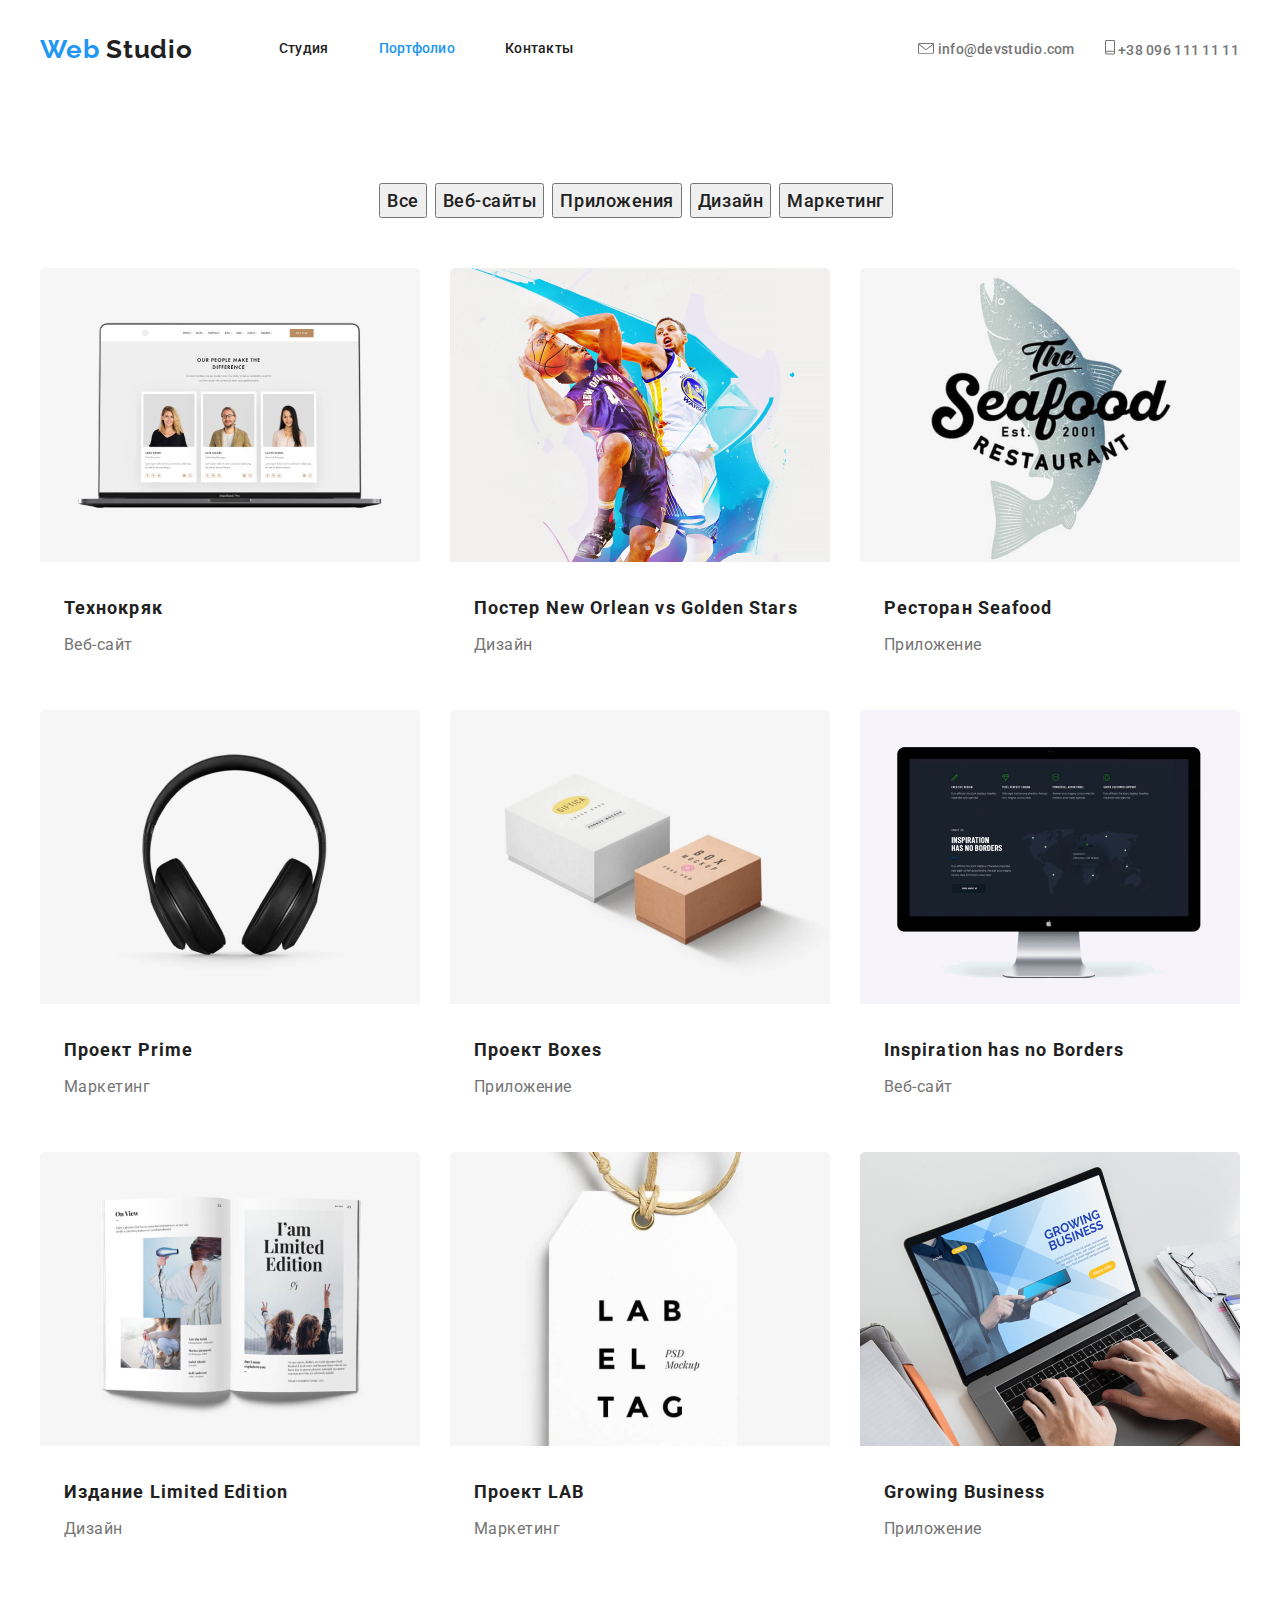
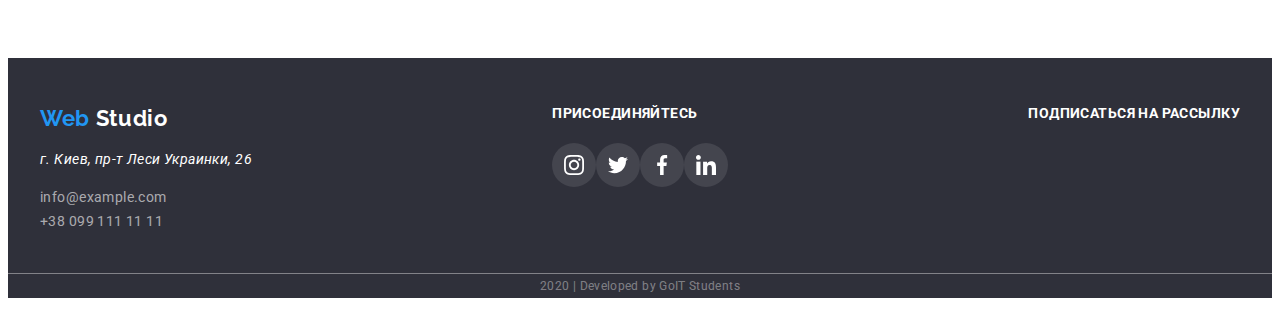
==== Portfolio.html @ 0c6d3718 "Add files via upload" ====
<!DOCTYPE html>
<html lang="en">
  <head>
    <meta charset="UTF-8" />
    <meta name="viewport" content="width=p, initial-scale=1.0" />
    <title>goit-markup-hw</title>
    <link
      href="https://fonts.googleapis.com/css2?family=Raleway:wght@700&family=Roboto:wght@400;500;700&display=swap"
      rel="stylesheet"
    />
    <link rel="stylesheet" href="./css/styles.css" />
  </head>
  <body>
    <!--Шапка-->
    <header class="header">
      <div class="contener header-flex">
         <a href="./index.html" class="header-logo"><span class="logo"> Web </span> Studio</a>
         <nav class="header-nav">
            <ul class="header-list">
              <li class="haeder-item"><a href="./index.html" class="haeder-link">Студия</a></li>
              <li class="haeder-item"><a href="./Portfolio.html" class="haeder-link active">Портфолио</a></li>
              <li class="haeder-item"><a href="" class="haeder-link">Контакты</a></li>
            </ul>
            <address>
               <ul class="header-address">
                 <li class="haeder-info">
                  <a href="" class="hinfo-link">
                  <img src="./images/envelope.svg" alt="Конверт" />
                   info@devstudio.com</a>
                 </li>
                 <li class="haeder-info">
                    <a href="" class="hinfo-link">
                    <img src="./images/smartphone.svg" alt="Смартфон" />
                     +38 096 111 11 11
                    </a>
                  </li>
               </ul>
             </address>     
         </nav>
      </div>
    </header>
    <!--Кнопки-->
    <section class="Button">
      <div class="contener btnpadding">
      <h2 class="Picture-visibl">Кнопки</h2>
      <ul class="button-list">
        <li><button type="button" class="button-link">Все</button></li>
        <li><button type="button" class="button-link">Веб-сайты</button></li>
        <li><button type="button" class="button-link">Приложения</button></li>
        <li><button type="button" class="button-link">Дизайн</button></li>
        <li><button type="button" class="button-link">Маркетинг</button></li>
      </ul>
      </div>
    </section>
    <!--Картинки-->
    <section class="Picture">
      <div class="contener">
         <h1 class="Picture-visibl">Наши работы</h1>
         <ul class="picture-list">
           <li class="picture-item">
              <a href="" class="picture-link">
               <img
                src="./images/portpholio/img.jpg"
                alt="Веб-сайты"
                width="380"
                height="294"
                />
                <h3 class="item-h3">Технокряк</h3>
                <p class="picture-p">Веб-сайт</p>
                <div class="picture-fon">
                  <p>
                    Технокряк это современная площадка распространения коронавируса.
                    Компании используют эту платформу для цифрового шпионажа и атак
                    на защищённые сервера конкурентов.
                  </p>
                </div>
             </a>
           </li>
           <li class="picture-item">
          <a href="">
            <img
              src="./images/portpholio/img1.jpg"
              alt="Постер"
              width="380"
              height="294"
            />
            <h3 class="item-h3">Постер New Orlean vs Golden Stars</h3>
            <p class="picture-p">Дизайн</p>
            <div class="picture-fon">
              <p>
                Технокряк это современная площадка распространения коронавируса.
                Компании используют эту платформу для цифрового шпионажа и атак
                на защищённые сервера конкурентов.
              </p>
            </div>
          </a>
        </li>
        <li class="picture-item">
          <a href="">
            <img
              src="./images/portpholio/img2.jpg"
              alt="Веб-сайты"
              width="380"
              height="294"
            />
            <h3 class="item-h3">Ресторан Seafood</h3>
            <p class="picture-p">Приложение</p>
            <div class="picture-fon">
              <p>
                Технокряк это современная площадка распространения коронавируса.
                Компании используют эту платформу для цифрового шпионажа и атак
                на защищённые сервера конкурентов.
              </p>
            </div>
          </a>
        </li>
        <li class="picture-item">
          <a href="">
            <img
              src="./images/portpholio/img3.jpg"
              alt="Веб-сайты"
              width="380"
              height="294"
            />
            <h3 class="item-h3">Проект Prime</h3>
            <p class="picture-p">Маркетинг</p>
            <div class="picture-fon">
              <p>
                Технокряк это современная площадка распространения коронавируса.
                Компании используют эту платформу для цифрового шпионажа и атак
                на защищённые сервера конкурентов.
              </p>
            </div>
          </a>
        </li>
        <li class="picture-item">
          <a href="">
            <img
              src="./images/portpholio/img4.jpg"
              alt="Веб-сайты"
              width="380"
              height="294"
            />
            <h3 class="item-h3">Проект Boxes</h3>
            <p class="picture-p">Приложение</p>
            <div class="picture-fon">
              <p>
                Технокряк это современная площадка распространения коронавируса.
                Компании используют эту платформу для цифрового шпионажа и атак
                на защищённые сервера конкурентов.
              </p>
            </div>
          </a>
        </li>
        <li class="picture-item">
          <a href="">
            <img
              src="./images/portpholio/img5.jpg"
              alt="Веб-сайты"
              width="380"
              height="294"
            />
            <h3 class="item-h3">Inspiration has no Borders</h3>
            <p class="picture-p">Веб-сайт</p>
            <div class="picture-fon">
              <p>
                Технокряк это современная площадка распространения коронавируса.
                Компании используют эту платформу для цифрового шпионажа и атак
                на защищённые сервера конкурентов.
              </p>
            </div>
          </a>
        </li>
        <li class="picture-item">
          <a href="">
            <img
              src="./images/portpholio/img6.jpg"
              alt="Веб-сайты"
              width="380"
              height="294"
            />
            <h3 class="item-h3">Издание Limited Edition</h3>
            <p class="picture-p">Дизайн</p>
            <div class="picture-fon">
              <p>
                Технокряк это современная площадка распространения коронавируса.
                Компании используют эту платформу для цифрового шпионажа и атак
                на защищённые сервера конкурентов.
              </p>
            </div>
          </a>
        </li>
        <li class="picture-item">
          <a href="">
            <img
              src="./images/portpholio/img7.jpg"
              alt="Веб-сайты"
              width="380"
              height="294"
            />
            <h3 class="item-h3">Проект LAB</h3>
            <p class="picture-p">Маркетинг</p>
            <div class="picture-fon">
              <p>
                Технокряк это современная площадка распространения коронавируса.
                Компании используют эту платформу для цифрового шпионажа и атак
                на защищённые сервера конкурентов.
              </p>
            </div>
          </a>
        </li>
        <li class="picture-item">
          <a href="">
            <img
              src="./images/portpholio/img8.jpg"
              alt="Веб-сайты"
              width="380"
              height="294"
            />
            <h3 class="item-h3">Growing Business</h3>
            <p class="picture-p">Приложение</p>
            <div class="picture-fon">
              <p>
                Технокряк это современная площадка распространения коронавируса.
                Компании используют эту платформу для цифрового шпионажа и атак
                на защищённые сервера конкурентов.
              </p>
            </div>
          </a>
        </li>
         </ul>
      </div>
    </section>
    <!--Подвал-->
    <footer class="footer">
      <div class="contener footer-padding footer-flex">
      <section>
        <h2 class="Picture-visibl"> наши координаты</h2>
        <a href="" class="footer-logo"
          ><span class="logo"> Web </span> Studio</a
        >
        <address>
          <p>г. Киев, пр-т Леси Украинки, 26</p>
          <ul>
            <li><a href="" class="footer-info">info@example.com</a></li>
            <li>
              <a href="tel:+380961111111" class="footer-info"
                >+38 099 111 11 11</a
              >
            </li>
          </ul>
        </address>
      </section>
      <section >
        <h2 class="footer-h flink">присоединяйтесь</h2>
        <ul class="flink-list">
          <li class="flink-item">
            <a href="" aria-label="ссылка на Инстаграм" class="flink-link"
              ><img
                src="./images/logo/instagramfooter.svg"
                alt=""
                width="20"
                height="20"
            /></a>
          </li>
          <li class="footer-link">
            <a href="" aria-label="ссылка на Твиттер" class="flink-link"
              ><img
                src="./images/logo/twitterfooter.svg"
                alt=""
                width="20"
                height="20"
            /></a>
          </li>
          <li class="footer-link">
            <a href="" aria-label="ссылка на Фейсбук" class="flink-link"
              ><img
                src="./images/logo/facebookfooter.svg"
                alt=""
                width="20"
                height="20"
            /></a>
          </li>
          <li class="footer-link">
            <a href="" aria-label="ссылка на линкИн" class="flink-link"
              ><img
                src="./images/logo/linkedinfooter.svg"
                alt=""
                width="20"
                height="20"
            /></a>
          </li>
        </ul>
      </section>

      <section>
        <h2 class="footer-h">подписаться на рассылку</h2>
      </section>
    </div>
      <p class="footer-copy">2020 | Developed by GoIT Students</p>
     
    </footer>
  </body>
</html>
---- css/styles.css ----
:root {
  --primary-color: #212121;
  --text-color: #757575;
  --secondery-color: #2196f3;
  --white-color: #ffffff;
  --footer-background-color: #2f303a;
  --background-color: #f5f4fa;
  --border-color: #afb1b8;
}

html {
  box-sizing: border-box;
}

*,
*::before,
*::after {
  box-sizing: inherit;
}

body {
  font-family: Roboto, sans-serif;
  font-style: normal;
  font-size: 14px;
  line-height: 1.71;
  letter-spacing: 0.03em;

  color: var(--text-color);
  background-color: var(--white-color);
}

h1,
h2,
h3,
h4,
h5,
h6 {
  margin: 0;
  padding: 0;
  color: var(--primary-color);
}

a {
  text-decoration: none;
}

ul {
  margin: 0;
  padding: 0;
  list-style: none;
}

.contener{
  width: 1230px;
  
  padding-right: 15px;
  padding-left: 15px;
  margin-left: auto;
  margin-right: auto;
 
  
}

/*header*/
.header {
  color: var(--primary-color);
}
.header-logo {
  margin-right: 86px;
  
  font-family: Raleway;
  font-style: normal;
  font-weight: 700;
  font-size: 26px;
  line-height: 1.19;
  letter-spacing: 0.03em;

  color: var(--primary-color);
}
.header .logo {
  color: var(--secondery-color);
}

.header-flex{
  display: flex;
  align-items: center;
}

.header-nav{
  width: 960px;
  display: flex;
  justify-content: space-between;
  align-items: center;
}

.header-list{
  display: flex;
  align-items: center;
}

.header-address{
  margin-left: auto;
  display: flex;
  align-items: center;
  
}


.haeder-item {
  margin-right: 50px;
  
}

.haeder-link{
  display: inline-block;

  padding-top: 32px;
  padding-bottom: 32px;
 
  font-family: Roboto;
  font-style: normal;
  font-weight: 500;
  font-size: 14px;
  line-height: 1.14;
  letter-spacing: 0.02em;

  color: var(--primary-color);
}

.haeder-link:hover,
.haeder-link:focus {
  color: var(--secondery-color);
}

.haeder-item:last-child{
  margin-right: 0;
}



.haeder-info {
margin-right: 30px;

}

.hinfo-link{
display: inline-block;

padding-top: 32px;
padding-bottom: 32px;
  

font-family: Roboto;
font-style: normal;
font-weight: 500;
font-size: 14px;
line-height: 16px;
letter-spacing: 0.02em;

color: var(--text-color);

}

.hinfo-link:hover,
.hinfo-link:focus {
  color: var(--secondery-color);
}
 
.haeder-info:last-child{
  margin-right: 0;
}


.active {
  color: var(--secondery-color);
  
}

/*footer*/
.footer {
  color: var(--white-color);
  background-color: var(--footer-background-color);
}

.footer-padding{
  padding-top: 48px;
}

.footer-flex{
  padding-bottom: 28px;
  display: flex;
  justify-content: space-between;
 
}

.flink{
  margin-bottom: 21px;
}

.flink-list{
  display: flex;
  
}

.footer-link{
  display: flex;
  justify-content: center;
  align-items: center;
}
.footer-h {
  font-weight: 700;
  font-size: 14px;
  line-height: 1.14;
  letter-spacing: 0.03em;
  text-transform: uppercase;

  color: var(--white-color);
}

.footer-logo {
  font-family: Raleway;
  font-style: normal;
  font-weight: 700;
  font-size: 22px;
  line-height: 1.18;
  letter-spacing: 0.03em;

  color:var(--white-color);
}

.footer .logo {
  color: var(--secondery-color);
}

.footer-addres {
  font-weight: normal;
  font-size: 14px;
  line-height: 1.71;
  letter-spacing: 0.03em;
}

.footer-info {
  padding: 0;
  margin: 0;

  font-style: normal;
  font-weight: normal;
  font-size: 14px;
  line-height: 1.71;
  letter-spacing: 0.03em;

  color: rgba(255, 255, 255, 0.6);
}

.flink-link {
  display: flex;
  justify-content: center;
  align-items: center;

  width: 44px;
  height: 44px;

  background-color: rgba(255, 255, 255, 0.1);
  border-radius: 50%;
}

.flink-link:hover,
.flink-link:focus {
  background-color: var(--secondery-color);
}

.footer-copy {
  font-weight: normal;
  font-size: 12px;
  line-height: 2;
  text-align: center;
  letter-spacing: 0.03em;

  border-top: 1px solid rgba(255, 255, 255, 0.4);
  color: rgba(255, 255, 255, 0.4);
}

/*Hero*/
.hero {
  text-align: center;

  background: url(../images/header.png) no-repeat ;
  background-size: cover;
}
.hero-haed {
  margin-bottom: 46px;
  padding-top: 200px;

  font-weight: 900;
  font-size: 44px;
  line-height: 1.36;
  text-align: center;
  text-transform: uppercase;
  letter-spacing: 0.06em;

  color: var(--white-color);
  
}

.hero-link {
  padding-top: 10px;
  padding-right: 32px;
  padding-bottom: 10px;
  padding-left: 32px;
  margin-bottom: 200px;
  
  display: inline-block;

  font-weight: bold;
  font-size: 16px;
  line-height: 1.87;
  text-align: center;
  letter-spacing: 0.06em;
  text-align: center;

  color: var(--white-color);
  background-color: var(--secondery-color);
}
/*About*/
.padding{
 padding-top:  94px;
 padding-bottom: 94px;
}

.about-list{
  display: flex;
  justify-content: start;
  
}


.about-item {
  width: 278px;
  height: 251px;
  margin-right: 30px;
  margin-bottom: 94px;
  

}

.about h2{
  margin-bottom: 50px;
}

.about-item h3 {
 font-weight: bold;
 font-size: 14px;
 line-height: 1.14;
 letter-spacing: 0.03em;
 text-transform: uppercase;
}

.about-link {
  width: 278px;
  height: 120px;
  margin-bottom: 30px;
  padding-top: 25px;
  padding-bottom: 25px;

  text-align: center;

  background-color: var(--background-color);
}

.about-item h3{
  margin-bottom: 10px;
}

.about-link:hover{
  background-color: var(--secondery-color);
}

.about h2 {
  font-weight: 700;
  font-size: 36px;
  line-height: 1.17;
  text-align: center;
  letter-spacing: 0.03em;

}

.about-do h3 {
  width: 380px;
  height: 70px;
  
  display: none;
  padding-top: 27px;
  padding-right: 87px;
  padding-bottom: 27px;
  padding-left: 87px;
  margin-top:  -90px;
 



  font-weight: bold;
  font-size: 14px;
  line-height: 1.14;
  text-align: center;
  text-transform: uppercase;
  letter-spacing: 0.03em;
  

  color: var(--white-color);
  background: rgba(47, 48, 58, 0.8);

}

.about-lsdo{
  display: flex;
  align-items: center;
}

.about-do{
  margin-right: 30px;
}

/*Team*/
.bgteam{
  background-color: var(--background-color);
}
.team h2 {
  margin-bottom: 50px;

  font-weight: 700;
  font-size: 36px;
  line-height: 1.17;
  text-align: center;
  letter-spacing: 0.03em;
  
}

.team-list{
  display: flex;
  align-items: center;
}
.team-item {
  width: 278px;
  margin-right: 30px;

  text-align: center;
    
  background-color: var(--white-color);
}

.team-item h3 {
  font-weight: 500;
  font-size: 16px;
  line-height: 1.19;
  text-align: center;
  letter-spacing: 0.03em;
}

.team-item h4 {
  font-weight: normal;
  font-size: 16px;
  line-height: 1.19px;
  text-align: center;
  letter-spacing: 0.03em;

  color: var(--text-color);
}

.tmlink-list{
  display: flex;
  justify-content: center;
}

.tmlink-list{
  display: flex;
  justify-content: center;
  align-items: center;
}

.tmlink-link{
  display: flex;
  justify-content: center;
  align-items: center;

  width: 44px;
  height: 44px;

  border-radius: 50%;
  
}

.tmlink-link:hover,
.tmlink-link:focus{
  background-color: var(--secondery-color);
}

/*Client*/
.client h2 {
  margin-bottom: 50px;

  font-weight: 700;
  font-size: 36px;
  line-height: 1.17;
  text-align: center;
  letter-spacing: 0.03em;
}

.client-list{
  display: flex;
  align-items: center;
}
.client-link {
  width: 175px;
  height: 90px;
  margin-right: 30px;

  display: flex;
  justify-content: center;
  align-items: center;

  border: 1px solid var(--border-color);
}

.client-link:hover,
.client-link:focus {
  border: 1px solid var(--secondery-color);
}

/*Button*/
.btnpadding{
  padding-top: 93px;
}
.button-list{
  padding-bottom: 50px;

  display: flex;
  justify-content: center;
}

.button-link {
margin-right: 8px; 

font-family: Roboto;
font-style: normal;
font-weight: 500;
font-size: 18px;
line-height: 1.62;
text-align: center;
letter-spacing: 0.03em;

  color: var(--primary-color);
}

.button-link:hover,
.button-link:focus {
  color: var(--white-color);
  background-color: var(--secondery-color);
}

/*Picture*/
.Picture-visibl{
  display: none;
}

.picture-list{
  display: inline-block;
  display: flex;
  flex-wrap: wrap;
  align-items: center;
  padding-bottom: 94px;
  margin: -15px;
}

.picture-item {
  
  width= 380px;
  margin: 15px;

}



.item-h3 {
 margin-top: 20px;
 margin-bottom: 4px;
 margin-left: 24px;

font-family: Roboto;
font-style: normal;
font-weight: 700;
font-size: 18px;
line-height: 2;
letter-spacing: 0.06em;

  color: var(--primary-color);
}

.picture-p {
  margin-top: 0;
  margin-bottom: 20px;
  margin-left: 24px;

  font-family: Roboto;
  font-style: normal;
  font-weight: normal;
  font-size: 16px;
  line-height: 1.87;
  letter-spacing: 0.03em;

  color: var(--text-color);
}

.picture-fon {
  width: 380px;
  height: 294px;
  display: none;

  font-weight: 500;
  font-size: 18px;
  line-height: 1,55;
  color: var(--white-color);
  background-color: var(--secondery-color);

}
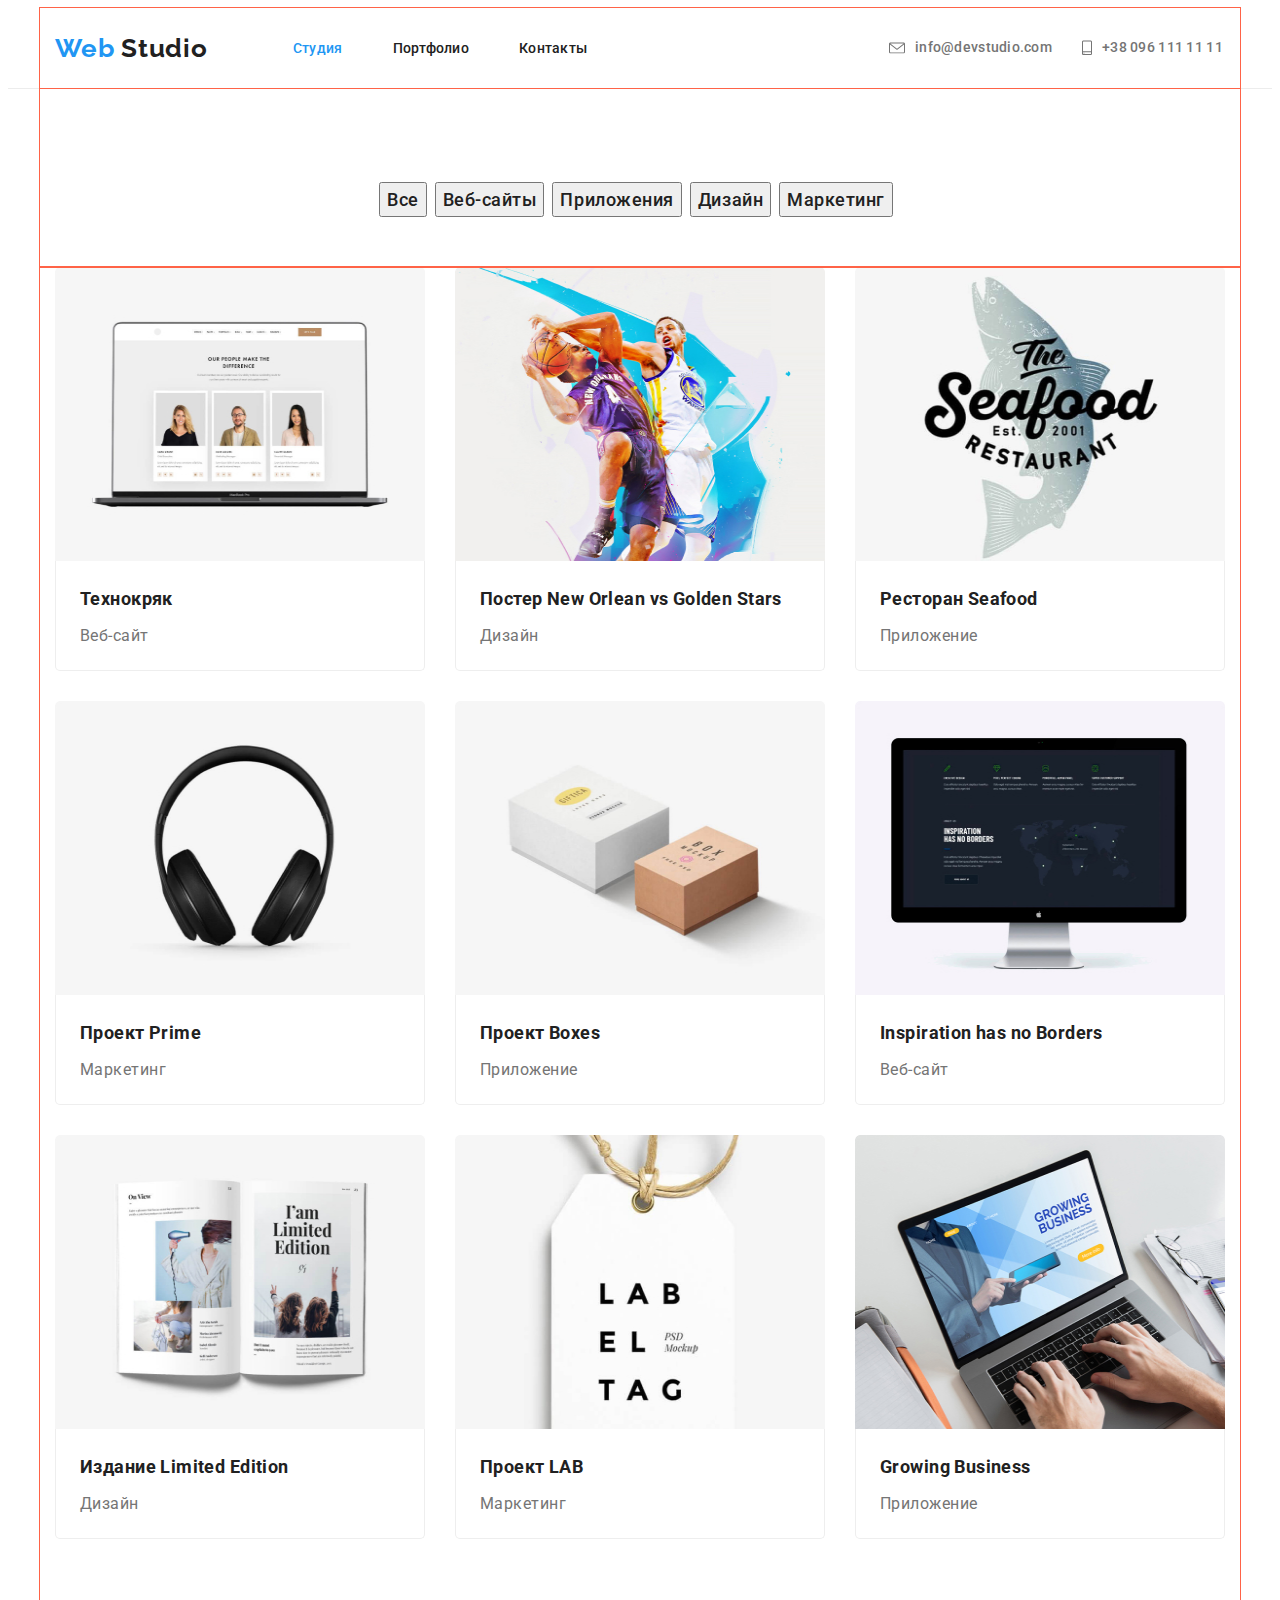
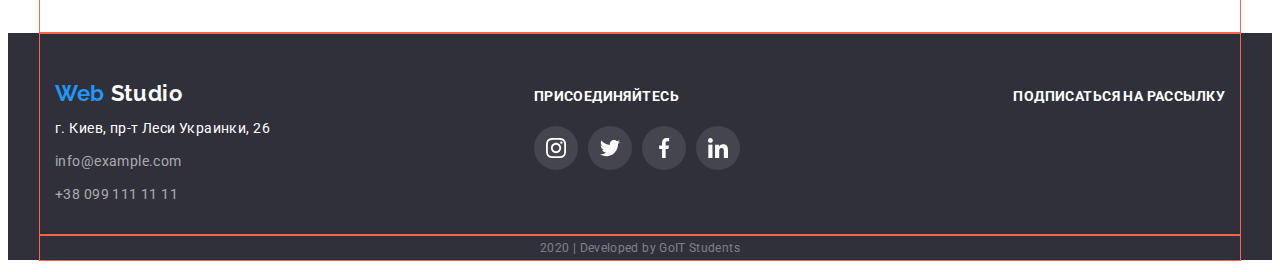
==== commit 40188723: "Add files via upload" ====
--- a/Portfolio.html
+++ b/Portfolio.html
@@ -17,22 +17,21 @@
          <a href="./index.html" class="header-logo"><span class="logo"> Web </span> Studio</a>
          <nav class="header-nav">
             <ul class="header-list">
-              <li class="haeder-item"><a href="./index.html" class="haeder-link">Студия</a></li>
-              <li class="haeder-item"><a href="./Portfolio.html" class="haeder-link active">Портфолио</a></li>
+              <li class="haeder-item"><a href="./index.html" class="haeder-link active">Студия</a></li>
+              <li class="haeder-item"><a href="./Portfolio.html" class="haeder-link">Портфолио</a></li>
               <li class="haeder-item"><a href="" class="haeder-link">Контакты</a></li>
             </ul>
-            <address>
+            <address class="haedernav-address">
                <ul class="header-address">
                  <li class="haeder-info">
                   <a href="" class="hinfo-link">
-                  <img src="./images/envelope.svg" alt="Конверт" />
-                   info@devstudio.com</a>
+                  <img src="./images/envelope.svg" alt="Конверт" class="hlink-img"/>
+                   <span >info@devstudio.com</span> </a>
                  </li>
                  <li class="haeder-info">
                     <a href="" class="hinfo-link">
-                    <img src="./images/smartphone.svg" alt="Смартфон" />
-                     +38 096 111 11 11
-                    </a>
+                    <img src="./images/smartphone.svg" alt="Смартфон"  class="hlink-img"/>
+                     <span>+38 096 111 11 11</span></a>
                   </li>
                </ul>
              </address>     
@@ -62,172 +61,189 @@
                <img
                 src="./images/portpholio/img.jpg"
                 alt="Веб-сайты"
-                width="380"
+                width="370"
                 height="294"
                 />
-                <h3 class="item-h3">Технокряк</h3>
-                <p class="picture-p">Веб-сайт</p>
-                <div class="picture-fon">
-                  <p>
+                <div class="picture-footer">
+                  <h3 class="item-h3">Технокряк</h3>
+                  <p class="picture-p">Веб-сайт</p>
+                </div>
+                <p class="picture-fon">
                     Технокряк это современная площадка распространения коронавируса.
                     Компании используют эту платформу для цифрового шпионажа и атак
                     на защищённые сервера конкурентов.
-                  </p>
-                </div>
+                </p>    
+               
+               
              </a>
            </li>
            <li class="picture-item">
-          <a href="">
-            <img
+             <a href="">
+              <img
               src="./images/portpholio/img1.jpg"
               alt="Постер"
-              width="380"
-              height="294"
-            />
+              width="370"
+              height="294"
+            />
+            <div class="picture-footer">
             <h3 class="item-h3">Постер New Orlean vs Golden Stars</h3>
             <p class="picture-p">Дизайн</p>
-            <div class="picture-fon">
-              <p>
-                Технокряк это современная площадка распространения коронавируса.
-                Компании используют эту платформу для цифрового шпионажа и атак
-                на защищённые сервера конкурентов.
-              </p>
-            </div>
-          </a>
-        </li>
-        <li class="picture-item">
+            </div>
+           
+              <p class="picture-fon">
+                Технокряк это современная площадка распространения коронавируса.
+                Компании используют эту платформу для цифрового шпионажа и атак
+                на защищённые сервера конкурентов.
+              </p>
+           
+          </a>
+           </li>
+           <li class="picture-item">
           <a href="">
             <img
               src="./images/portpholio/img2.jpg"
               alt="Веб-сайты"
-              width="380"
-              height="294"
-            />
+              width="370"
+              height="294"
+            />
+
+            <div class="picture-footer">
             <h3 class="item-h3">Ресторан Seafood</h3>
             <p class="picture-p">Приложение</p>
-            <div class="picture-fon">
-              <p>
-                Технокряк это современная площадка распространения коронавируса.
-                Компании используют эту платформу для цифрового шпионажа и атак
-                на защищённые сервера конкурентов.
-              </p>
-            </div>
-          </a>
-        </li>
-        <li class="picture-item">
+            </div>
+
+            <p class="picture-fon">
+                Технокряк это современная площадка распространения коронавируса.
+                Компании используют эту платформу для цифрового шпионажа и атак
+                на защищённые сервера конкурентов.
+            </p>
+      
+          </a>
+           </li>
+           <li class="picture-item">
           <a href="">
             <img
               src="./images/portpholio/img3.jpg"
               alt="Веб-сайты"
-              width="380"
-              height="294"
-            />
+              width="370"
+              height="294"
+            />
+            <div class="picture-footer">
             <h3 class="item-h3">Проект Prime</h3>
             <p class="picture-p">Маркетинг</p>
-            <div class="picture-fon">
-              <p>
-                Технокряк это современная площадка распространения коронавируса.
-                Компании используют эту платформу для цифрового шпионажа и атак
-                на защищённые сервера конкурентов.
-              </p>
-            </div>
-          </a>
-        </li>
-        <li class="picture-item">
+            </div>
+            
+              <p class="picture-fon">
+                Технокряк это современная площадка распространения коронавируса.
+                Компании используют эту платформу для цифрового шпионажа и атак
+                на защищённые сервера конкурентов.
+              </p>
+          
+          </a>
+           </li>
+           <li class="picture-item">
           <a href="">
             <img
               src="./images/portpholio/img4.jpg"
               alt="Веб-сайты"
-              width="380"
-              height="294"
-            />
+              width="370"
+              height="294"
+            />
+            <div class="picture-footer">
             <h3 class="item-h3">Проект Boxes</h3>
             <p class="picture-p">Приложение</p>
-            <div class="picture-fon">
-              <p>
-                Технокряк это современная площадка распространения коронавируса.
-                Компании используют эту платформу для цифрового шпионажа и атак
-                на защищённые сервера конкурентов.
-              </p>
-            </div>
-          </a>
-        </li>
-        <li class="picture-item">
+            </div>
+            
+              <p class="picture-fon">
+                Технокряк это современная площадка распространения коронавируса.
+                Компании используют эту платформу для цифрового шпионажа и атак
+                на защищённые сервера конкурентов.
+              </p>
+           
+          </a>
+          </li>
+          <li class="picture-item">
           <a href="">
             <img
               src="./images/portpholio/img5.jpg"
               alt="Веб-сайты"
-              width="380"
-              height="294"
-            />
+              width="370"
+              height="294"
+            />
+            <div class="picture-footer">
             <h3 class="item-h3">Inspiration has no Borders</h3>
             <p class="picture-p">Веб-сайт</p>
-            <div class="picture-fon">
-              <p>
-                Технокряк это современная площадка распространения коронавируса.
-                Компании используют эту платформу для цифрового шпионажа и атак
-                на защищённые сервера конкурентов.
-              </p>
-            </div>
-          </a>
-        </li>
-        <li class="picture-item">
+            </div>
+              <p class="picture-fon">
+                Технокряк это современная площадка распространения коронавируса.
+                Компании используют эту платформу для цифрового шпионажа и атак
+                на защищённые сервера конкурентов.
+              </p>
+        
+          </a>
+          </li>
+          <li class="picture-item">
           <a href="">
             <img
               src="./images/portpholio/img6.jpg"
               alt="Веб-сайты"
-              width="380"
-              height="294"
-            />
+              width="370"
+              height="294"
+            />
+            <div class="picture-footer">
             <h3 class="item-h3">Издание Limited Edition</h3>
             <p class="picture-p">Дизайн</p>
-            <div class="picture-fon">
-              <p>
-                Технокряк это современная площадка распространения коронавируса.
-                Компании используют эту платформу для цифрового шпионажа и атак
-                на защищённые сервера конкурентов.
-              </p>
-            </div>
-          </a>
-        </li>
-        <li class="picture-item">
+            </div>
+            
+              <p class="picture-fon">
+                Технокряк это современная площадка распространения коронавируса.
+                Компании используют эту платформу для цифрового шпионажа и атак
+                на защищённые сервера конкурентов.
+              </p>
+            
+          </a>
+          </li>
+          <li class="picture-item">
           <a href="">
             <img
               src="./images/portpholio/img7.jpg"
               alt="Веб-сайты"
-              width="380"
-              height="294"
-            />
+              width="370"
+              height="294"
+            />
+            <div class="picture-footer">
             <h3 class="item-h3">Проект LAB</h3>
             <p class="picture-p">Маркетинг</p>
-            <div class="picture-fon">
-              <p>
-                Технокряк это современная площадка распространения коронавируса.
-                Компании используют эту платформу для цифрового шпионажа и атак
-                на защищённые сервера конкурентов.
-              </p>
-            </div>
-          </a>
-        </li>
-        <li class="picture-item">
+            </div>
+            
+              <p class="picture-fon">
+                Технокряк это современная площадка распространения коронавируса.
+                Компании используют эту платформу для цифрового шпионажа и атак
+                на защищённые сервера конкурентов.
+              </p>
+            
+          </a>
+          </li>
+          <li class="picture-item">
           <a href="">
             <img
               src="./images/portpholio/img8.jpg"
               alt="Веб-сайты"
-              width="380"
-              height="294"
-            />
+              width="370"
+              height="294"
+            />
+            <div class="picture-footer">
             <h3 class="item-h3">Growing Business</h3>
             <p class="picture-p">Приложение</p>
-            <div class="picture-fon">
-              <p>
-                Технокряк это современная площадка распространения коронавируса.
-                Компании используют эту платформу для цифрового шпионажа и атак
-                на защищённые сервера конкурентов.
-              </p>
-            </div>
-          </a>
-        </li>
+            </div>
+              <p class="picture-fon">
+                Технокряк это современная площадка распространения коронавируса.
+                Компании используют эту платформу для цифрового шпионажа и атак
+                на защищённые сервера конкурентов.
+              </p>
+           
+          </a>
+          </li>
          </ul>
       </div>
     </section>
@@ -240,10 +256,10 @@
           ><span class="logo"> Web </span> Studio</a
         >
         <address>
-          <p>г. Киев, пр-т Леси Украинки, 26</p>
+          <p class="footer-addres">г. Киев, пр-т Леси Украинки, 26</p>
           <ul>
-            <li><a href="" class="footer-info">info@example.com</a></li>
-            <li>
+            <li class="faddress-item"><a href="" class="footer-info">info@example.com</a></li>
+            <li class="faddress-item">
               <a href="tel:+380961111111" class="footer-info"
                 >+38 099 111 11 11</a
               >
@@ -254,7 +270,7 @@
       <section >
         <h2 class="footer-h flink">присоединяйтесь</h2>
         <ul class="flink-list">
-          <li class="flink-item">
+          <li class="footer-link">
             <a href="" aria-label="ссылка на Инстаграм" class="flink-link"
               ><img
                 src="./images/logo/instagramfooter.svg"
@@ -296,8 +312,12 @@
       <section>
         <h2 class="footer-h">подписаться на рассылку</h2>
       </section>
-    </div>
-      <p class="footer-copy">2020 | Developed by GoIT Students</p>
+    
+
+      </div>
+      <div class="contener">
+       <p class="footer-copy">2020 | Developed by GoIT Students</p>
+      </div>
      
     </footer>
   </body>
--- a/css/styles.css
+++ b/css/styles.css
@@ -6,6 +6,8 @@
   --footer-background-color: #2f303a;
   --background-color: #f5f4fa;
   --border-color: #afb1b8;
+  --about-color: #ECECEC;
+  --picture-color:#EEEEEE;
 }
 
 html {
@@ -51,22 +53,37 @@
 }
 
 .contener{
-  width: 1230px;
+  width: 1200px;
   
   padding-right: 15px;
   padding-left: 15px;
   margin-left: auto;
   margin-right: auto;
- 
-  
+  outline: 1px solid tomato;
+  
+}
+
+img {
+  display: block;
+  margin: 0;
+  padding: 0;
+}
+
+a {
+  display:block;
+  margin: 0;
+  padding: 0;
 }
 
 /*header*/
 .header {
+ 
   color: var(--primary-color);
-}
+  border-bottom: 1px solid var(--about-color);
+}
+
 .header-logo {
-  margin-right: 86px;
+  margin-right: 85px;
   
   font-family: Raleway;
   font-style: normal;
@@ -87,10 +104,9 @@
 }
 
 .header-nav{
-  width: 960px;
-  display: flex;
-  justify-content: space-between;
-  align-items: center;
+  width: 930px;
+  display: flex;
+  
 }
 
 .header-list{
@@ -98,8 +114,11 @@
   align-items: center;
 }
 
+.haedernav-address{
+  margin-left: auto;
+}
+
 .header-address{
-  margin-left: auto;
   display: flex;
   align-items: center;
   
@@ -121,7 +140,7 @@
   font-style: normal;
   font-weight: 500;
   font-size: 14px;
-  line-height: 1.14;
+  line-height: 16px;
   letter-spacing: 0.02em;
 
   color: var(--primary-color);
@@ -140,11 +159,18 @@
 
 .haeder-info {
 margin-right: 30px;
-
+display: flex;
+justify-content: center;
+align-items: center;
+
+}
+
+.hlink-img{
+  margin-right: 10px;
 }
 
 .hinfo-link{
-display: inline-block;
+display: flex;
 
 padding-top: 32px;
 padding-bottom: 32px;
@@ -154,7 +180,7 @@
 font-style: normal;
 font-weight: 500;
 font-size: 14px;
-line-height: 16px;
+line-height: 1.14;
 letter-spacing: 0.02em;
 
 color: var(--text-color);
@@ -184,29 +210,27 @@
 
 .footer-padding{
   padding-top: 48px;
+  padding-bottom: 28px;
+  
 }
 
 .footer-flex{
-  padding-bottom: 28px;
+ 
   display: flex;
   justify-content: space-between;
- 
-}
+  align-items: baseline;
+ 
+}
+
 
 .flink{
   margin-bottom: 21px;
 }
 
-.flink-list{
-  display: flex;
-  
-}
-
-.footer-link{
-  display: flex;
-  justify-content: center;
-  align-items: center;
-}
+
+
+
+
 .footer-h {
   font-weight: 700;
   font-size: 14px;
@@ -218,6 +242,9 @@
 }
 
 .footer-logo {
+  margin-bottom: 10px;
+  display: inline-block;
+
   font-family: Raleway;
   font-style: normal;
   font-weight: 700;
@@ -228,34 +255,58 @@
   color:var(--white-color);
 }
 
-.footer .logo {
+.logo {
   color: var(--secondery-color);
 }
 
 .footer-addres {
-  font-weight: normal;
-  font-size: 14px;
-  line-height: 1.71;
-  letter-spacing: 0.03em;
-}
-
-.footer-info {
-  padding: 0;
-  margin: 0;
-
+  margin-top: 0;
+  margin-bottom: 9px;
+
+  font-family: Roboto;
   font-style: normal;
   font-weight: normal;
   font-size: 14px;
   line-height: 1.71;
   letter-spacing: 0.03em;
 
+}
+
+.faddress-item{
+  margin-bottom: 9px;
+}
+
+.faddress-item:last-child{
+  margin-bottom: 0;
+}
+
+.footer-info {
+  padding: 0;
+  margin: 0;
+
+  font-style: normal;
+  font-weight: normal;
+  font-size: 14px;
+  line-height: 1.71;
+  letter-spacing: 0.03em;
+
   color: rgba(255, 255, 255, 0.6);
 }
 
+.footer-link{
+ 
+  margin-right: 10px;
+}
+
+.flink-list{
+  display: flex;
+}
+
 .flink-link {
   display: flex;
   justify-content: center;
   align-items: center;
+  
 
   width: 44px;
   height: 44px;
@@ -270,6 +321,7 @@
 }
 
 .footer-copy {
+  margin-top: 0;
   font-weight: normal;
   font-size: 12px;
   line-height: 2;
@@ -282,14 +334,18 @@
 
 /*Hero*/
 .hero {
+  padding-top: 200px; 
   text-align: center;
 
   background: url(../images/header.png) no-repeat ;
   background-size: cover;
-}
+
+  
+}
+
 .hero-haed {
-  margin-bottom: 46px;
-  padding-top: 200px;
+  margin-bottom: 33px;
+  
 
   font-weight: 900;
   font-size: 44px;
@@ -314,7 +370,7 @@
   font-weight: bold;
   font-size: 16px;
   line-height: 1.87;
-  text-align: center;
+
   letter-spacing: 0.06em;
   text-align: center;
 
@@ -330,20 +386,23 @@
 .about-list{
   display: flex;
   justify-content: start;
-  
+  padding-bottom: 94px;
+  
+  border-bottom: 1px solid var(--about-color);
 }
 
 
 .about-item {
-  width: 278px;
-  height: 251px;
+  width: 270px;
+  
   margin-right: 30px;
-  margin-bottom: 94px;
+  
   
 
 }
 
 .about h2{
+  padding-top: 94px;
   margin-bottom: 50px;
 }
 
@@ -353,10 +412,12 @@
  line-height: 1.14;
  letter-spacing: 0.03em;
  text-transform: uppercase;
+
+ margin-bottom: ;
 }
 
 .about-link {
-  width: 278px;
+  width: 270px;
   height: 120px;
   margin-bottom: 30px;
   padding-top: 25px;
@@ -371,6 +432,10 @@
   margin-bottom: 10px;
 }
 
+.about-item p{
+  margin-top: 0;
+  margin-bottom: 0;
+}
 .about-link:hover{
   background-color: var(--secondery-color);
 }
@@ -385,15 +450,14 @@
 }
 
 .about-do h3 {
-  width: 380px;
+  width: 370px;
   height: 70px;
   
-  display: none;
+  
+
   padding-top: 27px;
-  padding-right: 87px;
   padding-bottom: 27px;
-  padding-left: 87px;
-  margin-top:  -90px;
+ 
  
 
 
@@ -419,11 +483,15 @@
 .about-do{
   margin-right: 30px;
 }
+.about-do:last-child{
+  margin-right: 0;
+}
 
 /*Team*/
 .bgteam{
   background-color: var(--background-color);
 }
+
 .team h2 {
   margin-bottom: 50px;
 
@@ -439,8 +507,13 @@
   display: flex;
   align-items: center;
 }
+
+.tmitem-img{
+  margin-bottom: 30px;
+}
+
 .team-item {
-  width: 278px;
+  width: 270px;
   margin-right: 30px;
 
   text-align: center;
@@ -449,11 +522,30 @@
 }
 
 .team-item h3 {
+  margin-bottom: 10px;
+
   font-weight: 500;
   font-size: 16px;
   line-height: 1.19;
   text-align: center;
   letter-spacing: 0.03em;
+}
+
+.team-item p{
+  margin-top: 0;
+ 
+
+  font-family: Roboto;
+font-style: normal;
+font-weight: normal;
+font-size: 16px;
+line-height: 1.19;
+/* identical to box height */
+
+text-align: center;
+letter-spacing: 0.03em;
+
+  margin-bottom: 16px;
 }
 
 .team-item h4 {
@@ -466,15 +558,14 @@
   color: var(--text-color);
 }
 
+
+
 .tmlink-list{
   display: flex;
   justify-content: center;
-}
-
-.tmlink-list{
-  display: flex;
-  justify-content: center;
-  align-items: center;
+  align-items: center;
+
+  padding-bottom: 24px;
 }
 
 .tmlink-link{
@@ -568,50 +659,82 @@
   flex-wrap: wrap;
   align-items: center;
   padding-bottom: 94px;
-  margin: -15px;
+  
 }
 
 .picture-item {
   
-  width= 380px;
-  margin: 15px;
-
+  width= 370px;
+  
+  margin-top: 0;
+  margin-right: 30px;
+  margin-bottom: 30px;
+  
+  border-top-left-radius: 5px;
+  border-top-right-radius: 5px;
+  overflow: hidden;
+  
+
+}
+
+.picture-item:nth-child(3n){
+  margin-right: 0;
+}
+
+.picture-item:nth-last-child(-n + 3){
+  margin-bottom: 0;
 }
 
 
 
 .item-h3 {
- margin-top: 20px;
  margin-bottom: 4px;
- margin-left: 24px;
+
 
 font-family: Roboto;
 font-style: normal;
 font-weight: 700;
 font-size: 18px;
 line-height: 2;
-letter-spacing: 0.06em;
+
 
   color: var(--primary-color);
 }
 
 .picture-p {
   margin-top: 0;
-  margin-bottom: 20px;
-  margin-left: 24px;
+  margin-bottom: 19px;
+ 
+ 
 
   font-family: Roboto;
   font-style: normal;
   font-weight: normal;
   font-size: 16px;
-  line-height: 1.87;
+  line-height: 1.88;
   letter-spacing: 0.03em;
 
   color: var(--text-color);
 }
-
+.picture-footer{
+  width: 370px;
+
+  padding-left: 24px;
+  padding-right: 24px;
+  padding-top: 20px;
+  
+
+  border-left: 1px solid var(--picture-color);
+  border-right: 1px solid var(--picture-color);
+  border-bottom: 1px solid var(--picture-color);
+
+  border-bottom-left-radius: 5px;
+  border-bottom-right-radius: 5px;
+  overflow: hidden;
+
+}
 .picture-fon {
-  width: 380px;
+  width: 370px;
   height: 294px;
   display: none;
 
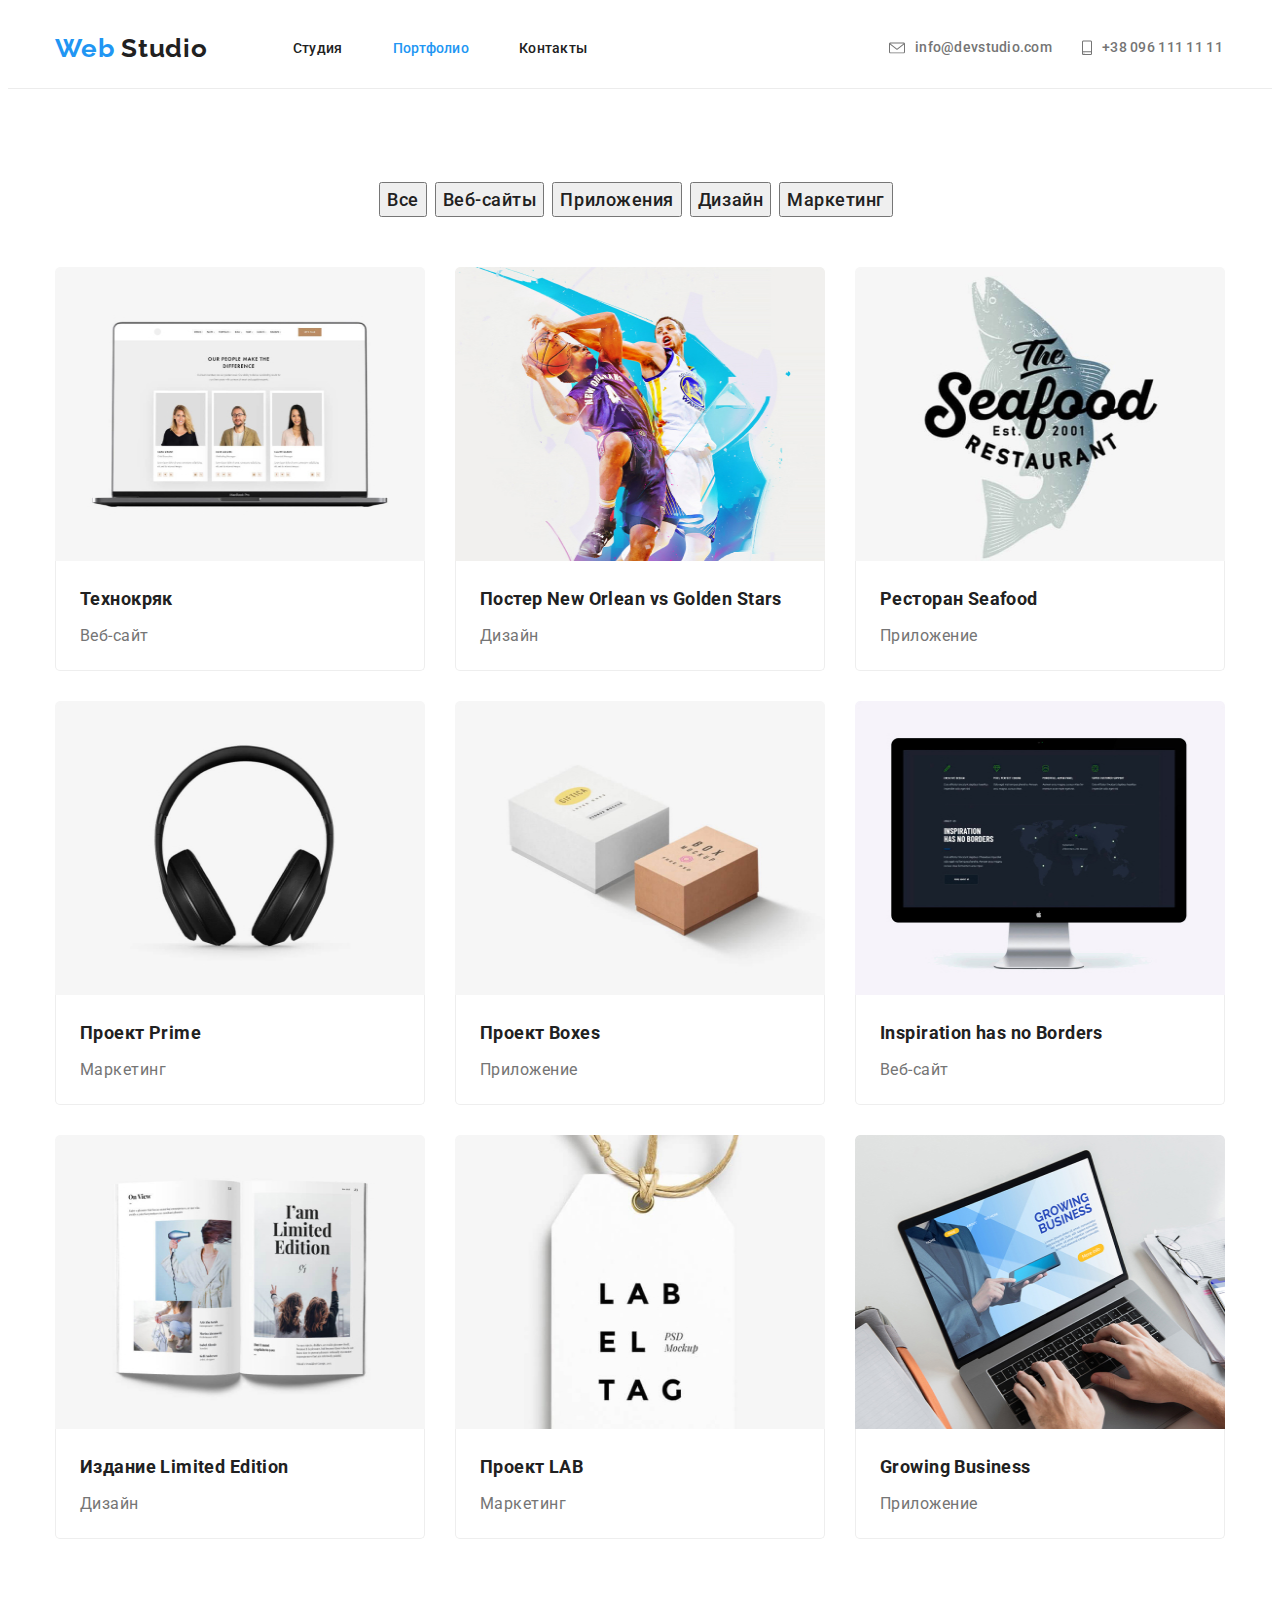
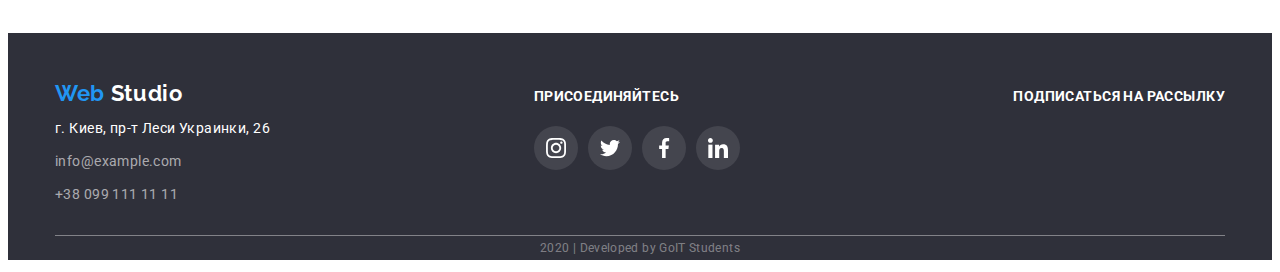
==== commit 6bcad1ab: "Add files via upload" ====
--- a/Portfolio.html
+++ b/Portfolio.html
@@ -17,8 +17,8 @@
          <a href="./index.html" class="header-logo"><span class="logo"> Web </span> Studio</a>
          <nav class="header-nav">
             <ul class="header-list">
-              <li class="haeder-item"><a href="./index.html" class="haeder-link active">Студия</a></li>
-              <li class="haeder-item"><a href="./Portfolio.html" class="haeder-link">Портфолио</a></li>
+              <li class="haeder-item"><a href="./index.html" class="haeder-link ">Студия</a></li>
+              <li class="haeder-item"><a href="./Portfolio.html" class="haeder-link active">Портфолио</a></li>
               <li class="haeder-item"><a href="" class="haeder-link">Контакты</a></li>
             </ul>
             <address class="haedernav-address">
--- a/css/styles.css
+++ b/css/styles.css
@@ -59,7 +59,6 @@
   padding-left: 15px;
   margin-left: auto;
   margin-right: auto;
-  outline: 1px solid tomato;
   
 }
 
